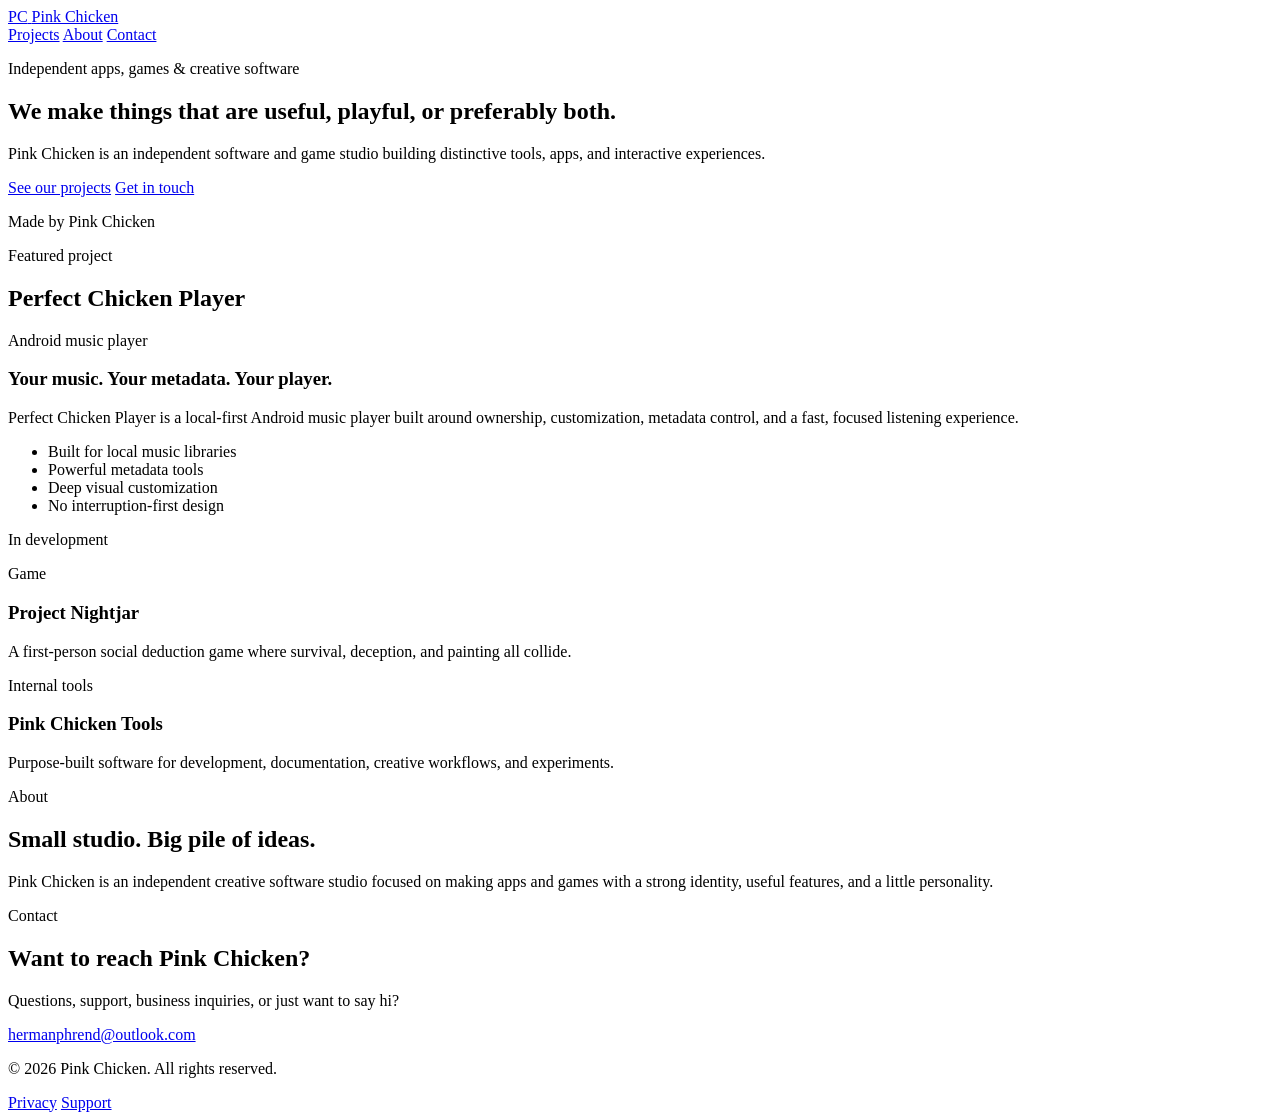
==== index.html @ 7181d6cd "Add initial Pink Chicken homepage" ====
<!doctype html>
<html lang="en">
<head>
  <meta charset="utf-8" />
  <meta name="viewport" content="width=device-width, initial-scale=1" />
  <meta name="description" content="Pink Chicken creates apps, games, and creative software." />
  <title>Pink Chicken</title>
  <link rel="stylesheet" href="styles.css" />
</head>
<body>
  <header class="site-header">
    <a class="brand" href="#top" aria-label="Pink Chicken home">
      <span class="brand-mark" aria-hidden="true">PC</span>
      <span>Pink Chicken</span>
    </a>

    <nav class="nav" aria-label="Primary navigation">
      <a href="#projects">Projects</a>
      <a href="#about">About</a>
      <a href="#contact">Contact</a>
    </nav>
  </header>

  <main id="top">
    <section class="hero">
      <div class="hero-copy">
        <p class="eyebrow">Independent apps, games & creative software</p>
        <h1>We make things that are useful, playful, or preferably both.</h1>
        <p class="hero-text">
          Pink Chicken is an independent software and game studio building distinctive tools,
          apps, and interactive experiences.
        </p>
        <div class="hero-actions">
          <a class="button primary" href="#projects">See our projects</a>
          <a class="button secondary" href="mailto:hermanphrend@outlook.com">Get in touch</a>
        </div>
      </div>

      <div class="hero-card" aria-label="Pink Chicken">
        <div class="chicken-orbit orbit-one"></div>
        <div class="chicken-orbit orbit-two"></div>
        <div class="chicken-badge">
          <span class="chicken-eye eye-left"></span>
          <span class="chicken-eye eye-right"></span>
          <span class="chicken-beak"></span>
        </div>
        <p>Made by Pink Chicken</p>
      </div>
    </section>

    <section class="section" id="projects">
      <div class="section-heading">
        <p class="eyebrow">Featured project</p>
        <h2>Perfect Chicken Player</h2>
      </div>

      <article class="featured-project">
        <div>
          <p class="project-type">Android music player</p>
          <h3>Your music. Your metadata. Your player.</h3>
          <p>
            Perfect Chicken Player is a local-first Android music player built around ownership,
            customization, metadata control, and a fast, focused listening experience.
          </p>
          <ul class="feature-list">
            <li>Built for local music libraries</li>
            <li>Powerful metadata tools</li>
            <li>Deep visual customization</li>
            <li>No interruption-first design</li>
          </ul>
        </div>
        <div class="project-status">
          <span class="status-dot"></span>
          <span>In development</span>
        </div>
      </article>

      <div class="project-grid">
        <article class="project-card">
          <p class="project-type">Game</p>
          <h3>Project Nightjar</h3>
          <p>
            A first-person social deduction game where survival, deception, and painting all collide.
          </p>
        </article>

        <article class="project-card">
          <p class="project-type">Internal tools</p>
          <h3>Pink Chicken Tools</h3>
          <p>
            Purpose-built software for development, documentation, creative workflows, and experiments.
          </p>
        </article>
      </div>
    </section>

    <section class="section about" id="about">
      <div class="section-heading">
        <p class="eyebrow">About</p>
        <h2>Small studio. Big pile of ideas.</h2>
      </div>
      <p>
        Pink Chicken is an independent creative software studio focused on making apps and games
        with a strong identity, useful features, and a little personality.
      </p>
    </section>

    <section class="section contact" id="contact">
      <div>
        <p class="eyebrow">Contact</p>
        <h2>Want to reach Pink Chicken?</h2>
        <p>Questions, support, business inquiries, or just want to say hi?</p>
      </div>
      <a class="button primary" href="mailto:hermanphrend@outlook.com">hermanphrend@outlook.com</a>
    </section>
  </main>

  <footer class="site-footer">
    <p>&copy; 2026 Pink Chicken. All rights reserved.</p>
    <div>
      <a href="privacy.html">Privacy</a>
      <a href="support.html">Support</a>
    </div>
  </footer>
</body>
</html>
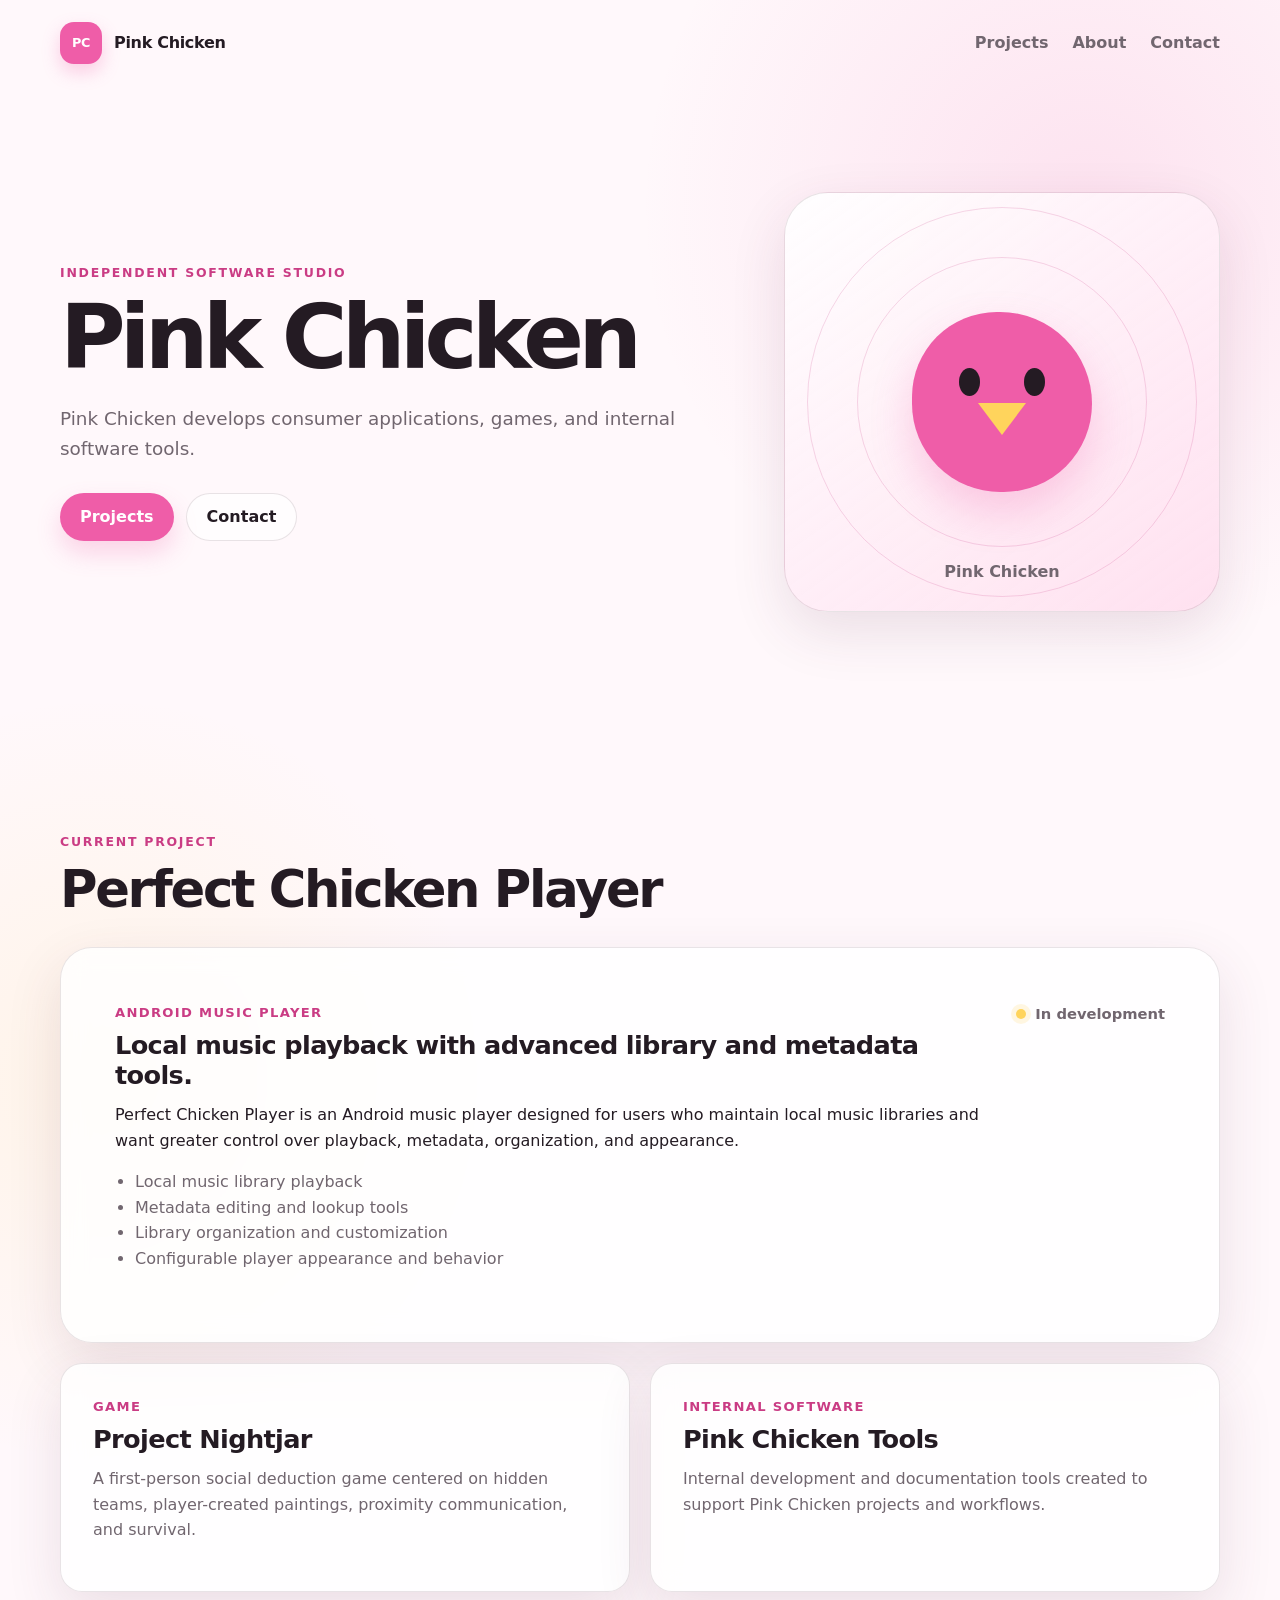
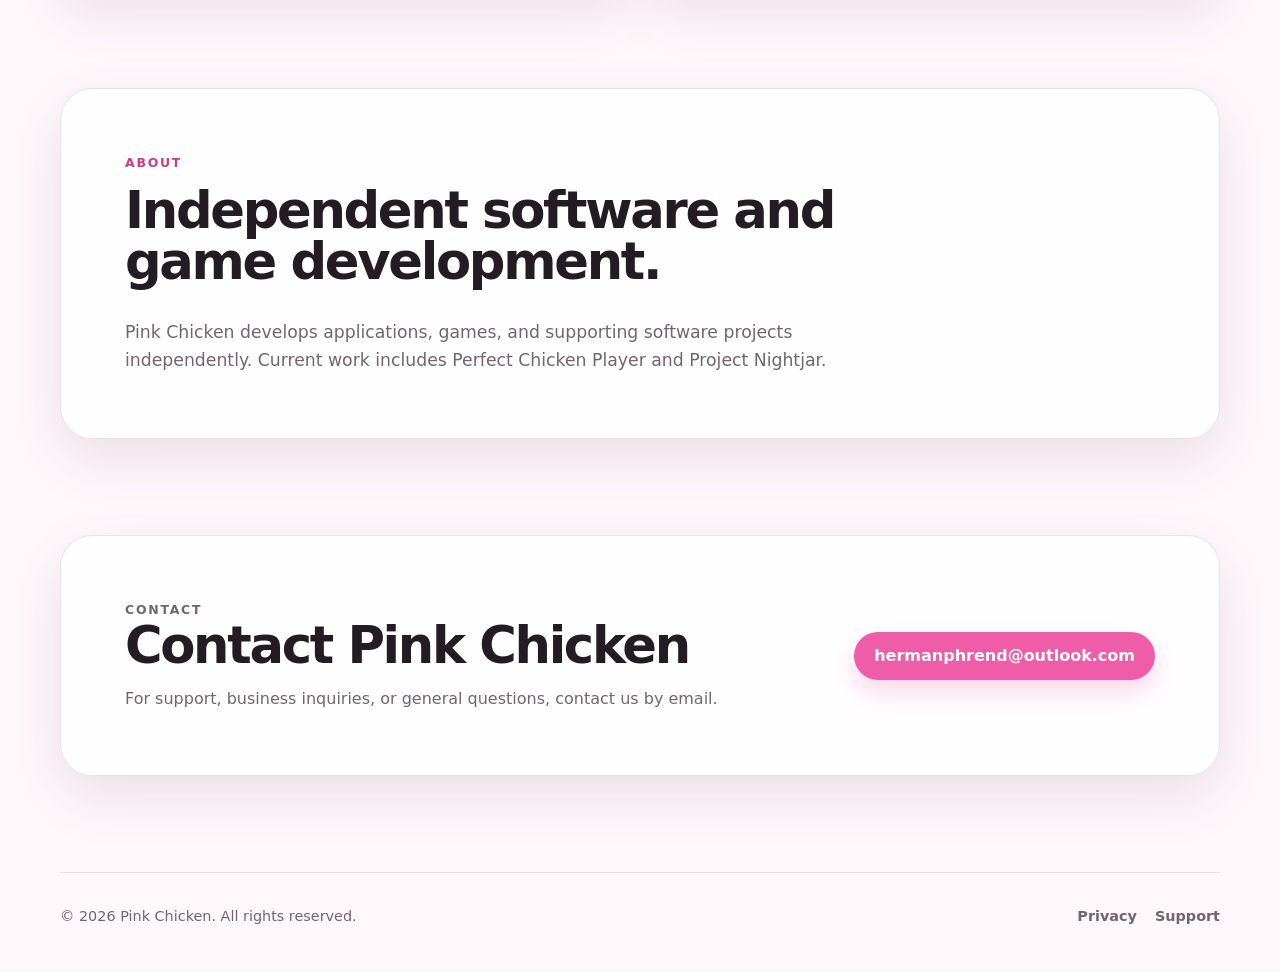
==== commit 920ea3e7: "Refine site copy" ====
--- a/index.html
+++ b/index.html
@@ -3,7 +3,7 @@
 <head>
   <meta charset="utf-8" />
   <meta name="viewport" content="width=device-width, initial-scale=1" />
-  <meta name="description" content="Pink Chicken creates apps, games, and creative software." />
+  <meta name="description" content="Pink Chicken develops software, games, and internal tools." />
   <title>Pink Chicken</title>
   <link rel="stylesheet" href="styles.css" />
 </head>
@@ -24,15 +24,14 @@
   <main id="top">
     <section class="hero">
       <div class="hero-copy">
-        <p class="eyebrow">Independent apps, games & creative software</p>
-        <h1>We make things that are useful, playful, or preferably both.</h1>
+        <p class="eyebrow">Independent software studio</p>
+        <h1>Pink Chicken</h1>
         <p class="hero-text">
-          Pink Chicken is an independent software and game studio building distinctive tools,
-          apps, and interactive experiences.
+          Pink Chicken develops consumer applications, games, and internal software tools.
         </p>
         <div class="hero-actions">
-          <a class="button primary" href="#projects">See our projects</a>
-          <a class="button secondary" href="mailto:hermanphrend@outlook.com">Get in touch</a>
+          <a class="button primary" href="#projects">Projects</a>
+          <a class="button secondary" href="mailto:hermanphrend@outlook.com">Contact</a>
         </div>
       </div>
 
@@ -44,29 +43,30 @@
           <span class="chicken-eye eye-right"></span>
           <span class="chicken-beak"></span>
         </div>
-        <p>Made by Pink Chicken</p>
+        <p>Pink Chicken</p>
       </div>
     </section>
 
     <section class="section" id="projects">
       <div class="section-heading">
-        <p class="eyebrow">Featured project</p>
+        <p class="eyebrow">Current project</p>
         <h2>Perfect Chicken Player</h2>
       </div>
 
       <article class="featured-project">
         <div>
           <p class="project-type">Android music player</p>
-          <h3>Your music. Your metadata. Your player.</h3>
+          <h3>Local music playback with advanced library and metadata tools.</h3>
           <p>
-            Perfect Chicken Player is a local-first Android music player built around ownership,
-            customization, metadata control, and a fast, focused listening experience.
+            Perfect Chicken Player is an Android music player designed for users who maintain
+            local music libraries and want greater control over playback, metadata, organization,
+            and appearance.
           </p>
           <ul class="feature-list">
-            <li>Built for local music libraries</li>
-            <li>Powerful metadata tools</li>
-            <li>Deep visual customization</li>
-            <li>No interruption-first design</li>
+            <li>Local music library playback</li>
+            <li>Metadata editing and lookup tools</li>
+            <li>Library organization and customization</li>
+            <li>Configurable player appearance and behavior</li>
           </ul>
         </div>
         <div class="project-status">
@@ -80,15 +80,16 @@
           <p class="project-type">Game</p>
           <h3>Project Nightjar</h3>
           <p>
-            A first-person social deduction game where survival, deception, and painting all collide.
+            A first-person social deduction game centered on hidden teams, player-created paintings,
+            proximity communication, and survival.
           </p>
         </article>
 
         <article class="project-card">
-          <p class="project-type">Internal tools</p>
+          <p class="project-type">Internal software</p>
           <h3>Pink Chicken Tools</h3>
           <p>
-            Purpose-built software for development, documentation, creative workflows, and experiments.
+            Internal development and documentation tools created to support Pink Chicken projects and workflows.
           </p>
         </article>
       </div>
@@ -97,19 +98,19 @@
     <section class="section about" id="about">
       <div class="section-heading">
         <p class="eyebrow">About</p>
-        <h2>Small studio. Big pile of ideas.</h2>
+        <h2>Independent software and game development.</h2>
       </div>
       <p>
-        Pink Chicken is an independent creative software studio focused on making apps and games
-        with a strong identity, useful features, and a little personality.
+        Pink Chicken develops applications, games, and supporting software projects independently.
+        Current work includes Perfect Chicken Player and Project Nightjar.
       </p>
     </section>
 
     <section class="section contact" id="contact">
       <div>
         <p class="eyebrow">Contact</p>
-        <h2>Want to reach Pink Chicken?</h2>
-        <p>Questions, support, business inquiries, or just want to say hi?</p>
+        <h2>Contact Pink Chicken</h2>
+        <p>For support, business inquiries, or general questions, contact us by email.</p>
       </div>
       <a class="button primary" href="mailto:hermanphrend@outlook.com">hermanphrend@outlook.com</a>
     </section>
--- a/styles.css
+++ b/styles.css
@@ -0,0 +1,432 @@
+:root {
+  --bg: #fff8fb;
+  --surface: rgba(255, 255, 255, 0.82);
+  --surface-solid: #ffffff;
+  --text: #241b23;
+  --muted: #71666f;
+  --pink: #ef5da8;
+  --pink-deep: #ca3c84;
+  --pink-soft: #ffd9eb;
+  --yellow: #ffd45c;
+  --border: rgba(69, 37, 55, 0.12);
+  --shadow: 0 20px 55px rgba(94, 42, 70, 0.12);
+  --radius-lg: 32px;
+  --radius-md: 22px;
+}
+
+* {
+  box-sizing: border-box;
+}
+
+html {
+  scroll-behavior: smooth;
+}
+
+body {
+  margin: 0;
+  min-height: 100vh;
+  font-family: Inter, ui-sans-serif, system-ui, -apple-system, BlinkMacSystemFont, "Segoe UI", sans-serif;
+  color: var(--text);
+  background:
+    radial-gradient(circle at 85% 8%, rgba(239, 93, 168, 0.14), transparent 28rem),
+    radial-gradient(circle at 8% 42%, rgba(255, 212, 92, 0.12), transparent 24rem),
+    var(--bg);
+  line-height: 1.6;
+}
+
+a {
+  color: inherit;
+}
+
+.site-header {
+  width: min(1160px, calc(100% - 40px));
+  margin: 0 auto;
+  min-height: 86px;
+  display: flex;
+  align-items: center;
+  justify-content: space-between;
+  gap: 24px;
+}
+
+.brand {
+  display: inline-flex;
+  align-items: center;
+  gap: 12px;
+  text-decoration: none;
+  font-weight: 800;
+  letter-spacing: -0.02em;
+}
+
+.brand-mark {
+  width: 42px;
+  height: 42px;
+  display: grid;
+  place-items: center;
+  border-radius: 14px;
+  background: var(--pink);
+  color: white;
+  box-shadow: 0 8px 18px rgba(239, 93, 168, 0.28);
+  font-size: 0.8rem;
+}
+
+.nav {
+  display: flex;
+  gap: 24px;
+}
+
+.nav a,
+.site-footer a {
+  text-decoration: none;
+  color: var(--muted);
+  font-weight: 650;
+}
+
+.nav a:hover,
+.site-footer a:hover {
+  color: var(--pink-deep);
+}
+
+main {
+  width: min(1160px, calc(100% - 40px));
+  margin: 0 auto;
+}
+
+.hero {
+  min-height: 650px;
+  display: grid;
+  grid-template-columns: minmax(0, 1.2fr) minmax(320px, 0.8fr);
+  align-items: center;
+  gap: 70px;
+  padding: 72px 0 90px;
+}
+
+.eyebrow {
+  margin: 0 0 12px;
+  color: var(--pink-deep);
+  font-size: 0.78rem;
+  font-weight: 850;
+  letter-spacing: 0.14em;
+  text-transform: uppercase;
+}
+
+h1,
+h2,
+h3,
+p {
+  margin-top: 0;
+}
+
+h1 {
+  max-width: 800px;
+  margin-bottom: 24px;
+  font-size: clamp(3rem, 7vw, 6.6rem);
+  line-height: 0.95;
+  letter-spacing: -0.065em;
+}
+
+h2 {
+  margin-bottom: 14px;
+  font-size: clamp(2.15rem, 4vw, 4rem);
+  line-height: 1;
+  letter-spacing: -0.045em;
+}
+
+h3 {
+  margin-bottom: 12px;
+  font-size: clamp(1.35rem, 2vw, 2rem);
+  line-height: 1.15;
+  letter-spacing: -0.025em;
+}
+
+.hero-text {
+  max-width: 650px;
+  margin-bottom: 30px;
+  color: var(--muted);
+  font-size: 1.15rem;
+}
+
+.hero-actions {
+  display: flex;
+  flex-wrap: wrap;
+  gap: 12px;
+}
+
+.button {
+  min-height: 48px;
+  display: inline-flex;
+  align-items: center;
+  justify-content: center;
+  padding: 0 20px;
+  border-radius: 999px;
+  text-decoration: none;
+  font-weight: 800;
+  transition: transform 150ms ease, box-shadow 150ms ease, background 150ms ease;
+}
+
+.button:hover {
+  transform: translateY(-2px);
+}
+
+.button.primary {
+  background: var(--pink);
+  color: white;
+  box-shadow: 0 12px 24px rgba(239, 93, 168, 0.24);
+}
+
+.button.primary:hover {
+  background: var(--pink-deep);
+}
+
+.button.secondary {
+  border: 1px solid var(--border);
+  background: rgba(255, 255, 255, 0.66);
+}
+
+.hero-card {
+  position: relative;
+  min-height: 420px;
+  border: 1px solid var(--border);
+  border-radius: 44px;
+  background: linear-gradient(145deg, rgba(255, 255, 255, 0.94), rgba(255, 219, 237, 0.78));
+  box-shadow: var(--shadow);
+  overflow: hidden;
+  display: grid;
+  place-items: center;
+}
+
+.hero-card > p {
+  position: absolute;
+  bottom: 26px;
+  margin: 0;
+  color: var(--muted);
+  font-weight: 750;
+}
+
+.chicken-badge {
+  width: 180px;
+  height: 180px;
+  position: relative;
+  border-radius: 48% 52% 50% 50%;
+  background: var(--pink);
+  box-shadow: 0 20px 40px rgba(239, 93, 168, 0.25);
+  z-index: 2;
+}
+
+.chicken-eye {
+  width: 21px;
+  height: 28px;
+  position: absolute;
+  top: 56px;
+  border-radius: 50%;
+  background: var(--text);
+}
+
+.eye-left {
+  left: 47px;
+}
+
+.eye-right {
+  right: 47px;
+}
+
+.chicken-beak {
+  width: 0;
+  height: 0;
+  position: absolute;
+  left: 50%;
+  top: 91px;
+  transform: translateX(-50%);
+  border-left: 24px solid transparent;
+  border-right: 24px solid transparent;
+  border-top: 32px solid var(--yellow);
+}
+
+.chicken-orbit {
+  position: absolute;
+  border: 1px solid rgba(202, 60, 132, 0.19);
+  border-radius: 50%;
+}
+
+.orbit-one {
+  width: 290px;
+  height: 290px;
+}
+
+.orbit-two {
+  width: 390px;
+  height: 390px;
+}
+
+.section {
+  padding: 96px 0;
+}
+
+.section-heading {
+  max-width: 760px;
+  margin-bottom: 32px;
+}
+
+.featured-project,
+.project-card,
+.about,
+.contact {
+  border: 1px solid var(--border);
+  background: var(--surface);
+  box-shadow: var(--shadow);
+  backdrop-filter: blur(12px);
+}
+
+.featured-project {
+  border-radius: var(--radius-lg);
+  padding: clamp(26px, 5vw, 54px);
+  display: grid;
+  grid-template-columns: 1fr auto;
+  gap: 32px;
+  align-items: start;
+}
+
+.project-type {
+  margin-bottom: 8px;
+  color: var(--pink-deep);
+  font-size: 0.82rem;
+  font-weight: 850;
+  text-transform: uppercase;
+  letter-spacing: 0.1em;
+}
+
+.feature-list {
+  padding-left: 20px;
+  color: var(--muted);
+}
+
+.project-status {
+  display: flex;
+  align-items: center;
+  gap: 9px;
+  color: var(--muted);
+  white-space: nowrap;
+  font-size: 0.92rem;
+  font-weight: 750;
+}
+
+.status-dot {
+  width: 10px;
+  height: 10px;
+  border-radius: 999px;
+  background: var(--yellow);
+  box-shadow: 0 0 0 5px rgba(255, 212, 92, 0.18);
+}
+
+.project-grid {
+  display: grid;
+  grid-template-columns: repeat(2, minmax(0, 1fr));
+  gap: 20px;
+  margin-top: 20px;
+}
+
+.project-card {
+  min-height: 220px;
+  padding: 32px;
+  border-radius: var(--radius-md);
+}
+
+.project-card p:last-child,
+.about > p,
+.contact p {
+  color: var(--muted);
+}
+
+.about {
+  padding: clamp(30px, 6vw, 64px);
+  border-radius: var(--radius-lg);
+}
+
+.about > p {
+  max-width: 760px;
+  margin-bottom: 0;
+  font-size: 1.08rem;
+}
+
+.contact {
+  margin: 96px 0;
+  padding: clamp(30px, 6vw, 64px);
+  border-radius: var(--radius-lg);
+  display: flex;
+  align-items: center;
+  justify-content: space-between;
+  gap: 32px;
+}
+
+.contact h2 {
+  font-size: clamp(2rem, 4vw, 3.4rem);
+}
+
+.contact p {
+  margin-bottom: 0;
+}
+
+.site-footer {
+  width: min(1160px, calc(100% - 40px));
+  margin: 0 auto;
+  padding: 32px 0 44px;
+  border-top: 1px solid var(--border);
+  display: flex;
+  justify-content: space-between;
+  gap: 24px;
+  color: var(--muted);
+  font-size: 0.9rem;
+}
+
+.site-footer p {
+  margin: 0;
+}
+
+.site-footer div {
+  display: flex;
+  gap: 18px;
+}
+
+@media (max-width: 820px) {
+  .site-header {
+    min-height: 74px;
+  }
+
+  .nav {
+    display: none;
+  }
+
+  .hero {
+    min-height: auto;
+    grid-template-columns: 1fr;
+    gap: 36px;
+    padding: 70px 0;
+  }
+
+  .hero-card {
+    min-height: 330px;
+  }
+
+  .featured-project {
+    grid-template-columns: 1fr;
+  }
+
+  .project-grid {
+    grid-template-columns: 1fr;
+  }
+
+  .contact,
+  .site-footer {
+    align-items: flex-start;
+    flex-direction: column;
+  }
+}
+
+@media (prefers-reduced-motion: reduce) {
+  html {
+    scroll-behavior: auto;
+  }
+
+  .button {
+    transition: none;
+  }
+}
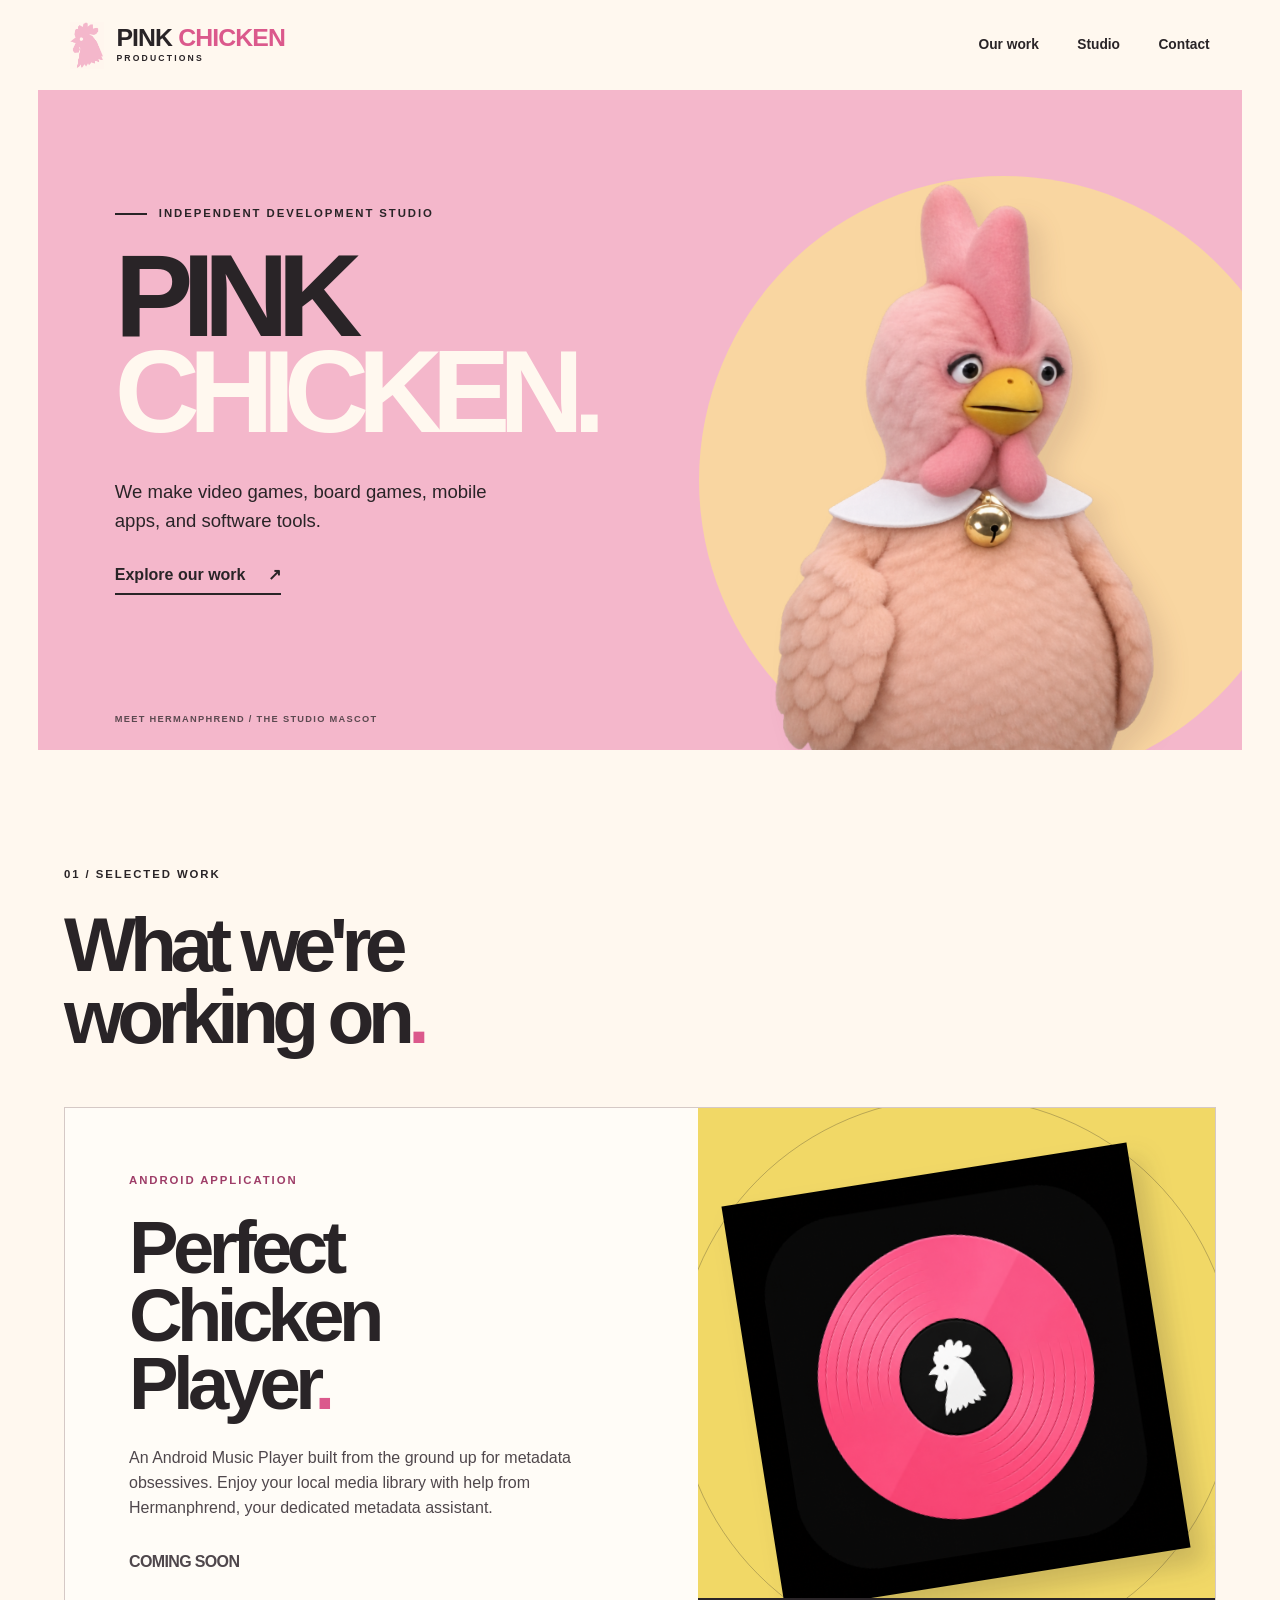
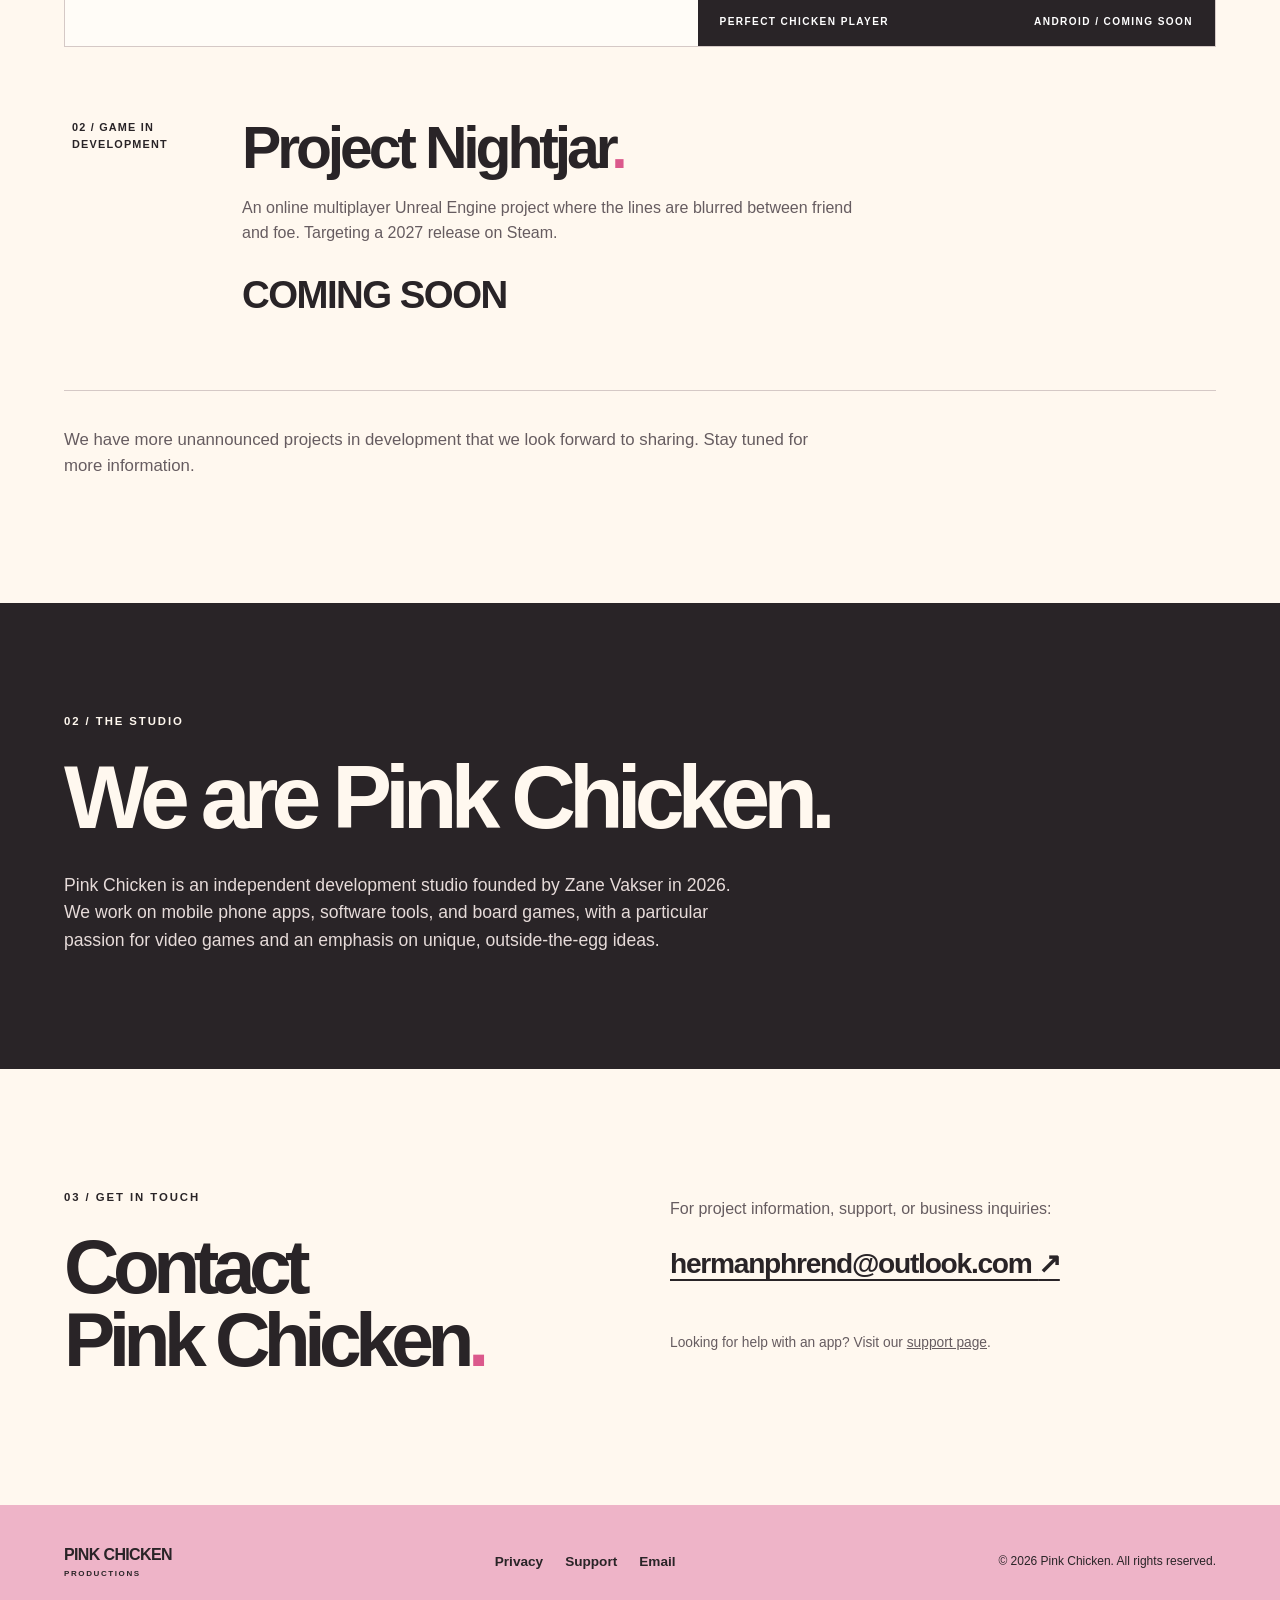
==== commit 139c4220: "Redesign Pink Chicken website with Hermanphrend branding" ====
--- a/index.html
+++ b/index.html
@@ -1,127 +1,66 @@
 <!doctype html>
 <html lang="en">
 <head>
-  <meta charset="utf-8" />
-  <meta name="viewport" content="width=device-width, initial-scale=1" />
-  <meta name="description" content="Pink Chicken develops software, games, and internal tools." />
-  <title>Pink Chicken</title>
-  <link rel="stylesheet" href="styles.css" />
+  <meta charset="utf-8">
+  <meta name="viewport" content="width=device-width, initial-scale=1">
+  <meta name="description" content="Pink Chicken is an independent development studio creating applications, games, and software tools.">
+  <meta name="theme-color" content="#fff8ef">
+  <title>Pink Chicken — Independent Development Studio</title>
+  <link rel="icon" type="image/png" sizes="32x32" href="assets/favicon-32.png">
+  <link rel="icon" type="image/png" sizes="192x192" href="assets/favicon-192.png">
+  <link rel="apple-touch-icon" href="assets/favicon-180.png">
+  <link rel="stylesheet" href="styles.css">
 </head>
 <body>
+  <a class="skip-link" href="#main">Skip to content</a>
   <header class="site-header">
-    <a class="brand" href="#top" aria-label="Pink Chicken home">
-      <span class="brand-mark" aria-hidden="true">PC</span>
-      <span>Pink Chicken</span>
-    </a>
-
-    <nav class="nav" aria-label="Primary navigation">
-      <a href="#projects">Projects</a>
-      <a href="#about">About</a>
+    <a class="brand" href="index.html" aria-label="Pink Chicken home"><span class="brand-icon" aria-hidden="true"></span><span class="brand-lettering"><span class="brand-name">PINK <span>CHICKEN</span></span><span class="brand-subtitle">PRODUCTIONS</span></span></a>
+    <nav class="nav" aria-label="Main navigation">
+      <a href="#work">Our work</a>
+      <a href="#studio">Studio</a>
       <a href="#contact">Contact</a>
     </nav>
   </header>
-
-  <main id="top">
-    <section class="hero">
-      <div class="hero-copy">
-        <p class="eyebrow">Independent software studio</p>
-        <h1>Pink Chicken</h1>
-        <p class="hero-text">
-          Pink Chicken develops consumer applications, games, and internal software tools.
-        </p>
-        <div class="hero-actions">
-          <a class="button primary" href="#projects">Projects</a>
-          <a class="button secondary" href="mailto:hermanphrend@outlook.com">Contact</a>
+  <main id="main">
+    <section class="hero" aria-labelledby="hero-title">
+      <div class="hero-shell">
+        <div class="hero-content">
+          <p class="overline"><span class="line"></span> Independent development studio</p>
+          <h1 id="hero-title">PINK<br><em>CHICKEN.</em></h1>
+          <p class="hero-description">We make video games, board games, mobile apps, and software tools.</p>
+          <a class="text-link" href="#work">Explore our work <span aria-hidden="true">↗</span></a>
         </div>
-      </div>
-
-      <div class="hero-card" aria-label="Pink Chicken">
-        <div class="chicken-orbit orbit-one"></div>
-        <div class="chicken-orbit orbit-two"></div>
-        <div class="chicken-badge">
-          <span class="chicken-eye eye-left"></span>
-          <span class="chicken-eye eye-right"></span>
-          <span class="chicken-beak"></span>
-        </div>
-        <p>Pink Chicken</p>
+        <div class="hero-art"><div class="art-circle" aria-hidden="true"></div><img src="assets/hermanphrend.png" alt="Hermanphrend, the Pink Chicken mascot, a fuzzy pink chicken with a yellow beak and gold bell" width="1090" height="1443" fetchpriority="high"></div>
+        <span class="hero-caption" aria-hidden="true">MEET HERMANPHREND / THE STUDIO MASCOT</span>
       </div>
     </section>
 
-    <section class="section" id="projects">
-      <div class="section-heading">
-        <p class="eyebrow">Current project</p>
-        <h2>Perfect Chicken Player</h2>
-      </div>
+    <section class="work section-wrap" id="work" aria-labelledby="work-title">
+      <div class="section-intro"><div><p class="overline">01 / Selected work</p><h2 id="work-title">What we're<br>working on<span class="period">.</span></h2></div></div>
 
-      <article class="featured-project">
-        <div>
-          <p class="project-type">Android music player</p>
-          <h3>Local music playback with advanced library and metadata tools.</h3>
-          <p>
-            Perfect Chicken Player is an Android music player designed for users who maintain
-            local music libraries and want greater control over playback, metadata, organization,
-            and appearance.
-          </p>
-          <ul class="feature-list">
-            <li>Local music library playback</li>
-            <li>Metadata editing and lookup tools</li>
-            <li>Library organization and customization</li>
-            <li>Configurable player appearance and behavior</li>
-          </ul>
+      <article class="featured-project" aria-labelledby="pcp-title">
+        <div class="featured-copy">
+          <p class="overline">Android application</p>
+          <h3 id="pcp-title">Perfect<br>Chicken<br>Player<span class="period">.</span></h3>
+          <p>An Android Music Player built from the ground up for metadata obsessives. Enjoy your local media library with help from Hermanphrend, your dedicated metadata assistant.</p>
+          <p class="coming-soon">Coming Soon</p>
         </div>
-        <div class="project-status">
-          <span class="status-dot"></span>
-          <span>In development</span>
+        <div class="player-visual" aria-label="Graphic representing local music playback">
+          <img class="player-app-art" src="assets/perfect-chicken-player.png" width="1254" height="1254" alt="Perfect Chicken Player app logo with a bright pink vinyl record and chicken emblem" loading="lazy">
+          <div class="player-ticker"><span>PERFECT CHICKEN PLAYER</span><span>ANDROID / COMING SOON</span></div>
         </div>
       </article>
 
-      <div class="project-grid">
-        <article class="project-card">
-          <p class="project-type">Game</p>
-          <h3>Project Nightjar</h3>
-          <p>
-            A first-person social deduction game centered on hidden teams, player-created paintings,
-            proximity communication, and survival.
-          </p>
-        </article>
-
-        <article class="project-card">
-          <p class="project-type">Internal software</p>
-          <h3>Pink Chicken Tools</h3>
-          <p>
-            Internal development and documentation tools created to support Pink Chicken projects and workflows.
-          </p>
-        </article>
-      </div>
+      <article class="nightjar-project" aria-labelledby="nightjar-title">
+        <div class="nightjar-number">02 / GAME IN DEVELOPMENT</div>
+        <div><h3 id="nightjar-title">Project Nightjar<span class="period">.</span></h3><p>An online multiplayer Unreal Engine project where the lines are blurred between friend and foe. Targeting a 2027 release on Steam.</p><p class="coming-soon nightjar-soon">Coming Soon</p></div>
+      </article>
+      <p class="future-projects">We have more unannounced projects in development that we look forward to sharing. Stay tuned for more information.</p>
     </section>
 
-    <section class="section about" id="about">
-      <div class="section-heading">
-        <p class="eyebrow">About</p>
-        <h2>Independent software and game development.</h2>
-      </div>
-      <p>
-        Pink Chicken develops applications, games, and supporting software projects independently.
-        Current work includes Perfect Chicken Player and Project Nightjar.
-      </p>
-    </section>
-
-    <section class="section contact" id="contact">
-      <div>
-        <p class="eyebrow">Contact</p>
-        <h2>Contact Pink Chicken</h2>
-        <p>For support, business inquiries, or general questions, contact us by email.</p>
-      </div>
-      <a class="button primary" href="mailto:hermanphrend@outlook.com">hermanphrend@outlook.com</a>
-    </section>
+    <section class="studio" id="studio" aria-labelledby="studio-title"><div class="section-wrap studio-inner"><p class="overline">02 / The studio</p><h2 id="studio-title">We are Pink Chicken.</h2><p>Pink Chicken is an independent development studio founded by Zane Vakser in 2026. We work on mobile phone apps, software tools, and board games, with a particular passion for video games and an emphasis on unique, outside-the-egg ideas.</p></div></section>
+    <section class="contact-section section-wrap" id="contact" aria-labelledby="contact-title"><div><p class="overline">03 / Get in touch</p><h2 id="contact-title">Contact<br>Pink Chicken<span class="period">.</span></h2></div><div class="contact-info"><p>For project information, support, or business inquiries:</p><a href="mailto:hermanphrend@outlook.com">hermanphrend@outlook.com <span aria-hidden="true">↗</span></a><p class="contact-small">Looking for help with an app? Visit our <a href="support.html">support page</a>.</p></div></section>
   </main>
-
-  <footer class="site-footer">
-    <p>&copy; 2026 Pink Chicken. All rights reserved.</p>
-    <div>
-      <a href="privacy.html">Privacy</a>
-      <a href="support.html">Support</a>
-    </div>
-  </footer>
+  <footer class="site-footer"><div class="footer-inner"><span class="footer-logo">PINK CHICKEN <small>PRODUCTIONS</small></span><div class="footer-links"><a href="privacy.html">Privacy</a><a href="support.html">Support</a><a href="mailto:hermanphrend@outlook.com">Email</a></div><small>© 2026 Pink Chicken. All rights reserved.</small></div></footer>
 </body>
 </html>
--- a/styles.css
+++ b/styles.css
@@ -1,432 +1,44 @@
-:root {
-  --bg: #fff8fb;
-  --surface: rgba(255, 255, 255, 0.82);
-  --surface-solid: #ffffff;
-  --text: #241b23;
-  --muted: #71666f;
-  --pink: #ef5da8;
-  --pink-deep: #ca3c84;
-  --pink-soft: #ffd9eb;
-  --yellow: #ffd45c;
-  --border: rgba(69, 37, 55, 0.12);
-  --shadow: 0 20px 55px rgba(94, 42, 70, 0.12);
-  --radius-lg: 32px;
-  --radius-md: 22px;
-}
+:root{--cream:#fff8ef;--paper:#fffcf7;--pink:#f4b7cb;--hotpink:#db598c;--yellow:#f7d263;--ink:#292427;--muted:#665c60;--line:#d5c9c6}
+*,*::before,*::after{box-sizing:border-box}
+html{scroll-behavior:smooth}
+body{margin:0;background:var(--cream);color:var(--ink);font-family:Arial,Helvetica,sans-serif;line-height:1.55}
+a{color:inherit}a:focus-visible{outline:3px solid var(--hotpink);outline-offset:5px}
+.skip-link{position:absolute;top:-60px;left:12px;padding:12px;background:white;z-index:50}.skip-link:focus{top:12px}
+.site-header{max-width:1440px;min-height:90px;margin:auto;padding:0 clamp(22px,5.5vw,84px);display:flex;align-items:center;justify-content:space-between;gap:24px;background:var(--cream)}
+.brand{text-decoration:none;display:flex;flex-direction:column;line-height:.92;letter-spacing:-.055em;font-weight:900}.brand-name{font-size:clamp(1.15rem,2vw,1.55rem)}.brand-name span{color:var(--hotpink)}.brand-subtitle{margin-top:6px;font-weight:700;letter-spacing:.25em;font-size:.54rem}
+.nav{display:flex;gap:clamp(18px,3vw,44px)}.nav a{text-decoration:none;font-weight:700;font-size:.86rem}.nav a:hover,.footer-links a:hover{color:var(--hotpink)}
+.hero{padding:0 clamp(15px,3vw,38px)}.hero-shell{max-width:1440px;margin:auto;position:relative;min-height:660px;overflow:hidden;background:var(--pink);display:grid;grid-template-columns:54% 46%}
+.hero-content{padding:clamp(70px,9vw,145px) 0 84px clamp(30px,6vw,100px);z-index:2}.overline{text-transform:uppercase;font-size:.71rem;font-weight:800;letter-spacing:.17em;margin:0 0 24px}.hero .overline{display:flex;align-items:center;gap:12px}.line{width:32px;height:2px;background:var(--ink);display:inline-block}
+h1,h2,h3,p{margin-top:0}.hero h1{font-family:Arial Black,Arial,Helvetica,sans-serif;font-size:clamp(4.4rem,9.2vw,10rem);font-weight:900;line-height:.82;letter-spacing:-.095em;margin:0 0 38px}.hero h1 em{font-style:normal;color:var(--cream)}
+.hero-description{font-size:clamp(1rem,1.45vw,1.22rem);line-height:1.55;max-width:410px;margin:0 0 28px}.text-link{font-weight:800;text-decoration:none;padding-bottom:5px;border-bottom:2px solid var(--ink);display:inline-flex;gap:22px}.text-link:hover{color:#8b214e}
+.hero-art{position:relative;min-height:660px;align-self:stretch}.art-circle{position:absolute;aspect-ratio:1;width:110%;max-width:680px;border-radius:50%;background:#f9d6a1;left:2%;top:13%}.hero-art img{position:absolute;max-width:none;width:min(95%,610px);height:auto;bottom:-38px;left:7%;filter:drop-shadow(15px 12px 11px rgba(71,35,51,.11))}.hero-caption{position:absolute;bottom:24px;left:clamp(30px,6vw,100px);font-size:.58rem;letter-spacing:.14em;font-weight:800;opacity:.75}
+.section-wrap{max-width:1280px;margin:auto;padding-left:clamp(22px,5vw,72px);padding-right:clamp(22px,5vw,72px)}.work{padding-top:116px;padding-bottom:124px}.section-intro{display:flex;justify-content:space-between;gap:50px;align-items:end;margin-bottom:55px}.section-intro h2,.contact-section h2{font-family:Arial Black,Arial,sans-serif;font-size:clamp(3.2rem,6vw,6.7rem);letter-spacing:-.085em;line-height:.94;margin:0}.period{color:var(--hotpink)}.section-intro>p{max-width:260px;margin:0 0 8px;color:var(--muted)}
+.featured-project{display:grid;grid-template-columns:55% 45%;background:var(--paper);border:1px solid var(--line);min-height:540px}.featured-copy{padding:clamp(28px,5vw,65px)}.featured-copy .overline{color:#9e3d68}.sep{color:var(--line);padding:0 8px}.featured-copy h3{font-family:Arial Black,Arial,sans-serif;font-size:clamp(3.2rem,5.8vw,6.1rem);line-height:.92;letter-spacing:-.075em;margin:0 0 28px}.featured-copy>p:not(.overline):not(.project-state){max-width:490px;color:#4f474c;font-size:1rem}.project-details{display:flex;flex-wrap:wrap;gap:8px;margin:26px 0 35px}.project-details span{border:1px solid #cabfc0;padding:7px 10px;font-size:.69rem;font-weight:700;text-transform:uppercase;letter-spacing:.055em}.project-state{text-transform:uppercase;font-size:.69rem;font-weight:800;letter-spacing:.15em;margin:0}.project-state::before{content:'';display:inline-block;width:8px;height:8px;background:var(--hotpink);border-radius:50%;margin-right:11px}
+.player-visual{background:#f1d866;min-height:500px;position:relative;overflow:hidden;display:grid;place-items:center}.player-visual::before{content:'';position:absolute;border:1px solid rgba(41,36,39,.28);width:560px;height:560px;border-radius:50%;top:50%;left:50%;transform:translate(-50%,-50%)}.player-record{position:relative;width:min(73%,340px);aspect-ratio:1;background:repeating-radial-gradient(circle at center,#232125 0 2px,#343137 3px 5px,#1c1b1d 6px 9px);border:9px solid #262326;border-radius:50%;box-shadow:20px 24px 0 rgba(41,36,39,.16);display:grid;place-items:center;transform:rotate(-13deg)}.record-label{width:37%;height:37%;border-radius:50%;background:#f6adc5;display:flex;justify-content:center;align-items:center;flex-direction:column;border:4px solid #222}.record-label span{font-size:clamp(1.5rem,4vw,2.8rem);font-weight:900;letter-spacing:-.08em}.record-label small{font-size:.42rem;letter-spacing:.08em;font-weight:bold}.player-ticker{position:absolute;bottom:0;left:0;right:0;display:flex;justify-content:space-between;gap:12px;background:var(--ink);color:#fff;padding:16px 22px;font-size:.63rem;letter-spacing:.14em;font-weight:800}
+.nightjar-project{display:grid;grid-template-columns:130px 1fr 140px;align-items:center;gap:40px;border-bottom:1px solid var(--line);padding:72px 8px}.nightjar-number{align-self:start;font-size:.68rem;letter-spacing:.11em;font-weight:800}.nightjar-project h3{font-size:clamp(2.5rem,4.6vw,5rem);font-family:Arial Black,Arial,sans-serif;letter-spacing:-.07em;line-height:1;margin:0 0 18px}.nightjar-project p{max-width:630px;color:var(--muted);margin:0}.nightjar-mark{display:grid;place-items:center;height:130px;width:130px;background:var(--ink);color:var(--yellow);font-family:Georgia,serif;font-style:italic;font-size:6rem;line-height:1}
+.studio{background:var(--ink);color:var(--cream)}.studio-inner{padding-top:110px;padding-bottom:115px}.studio h2{max-width:900px;font-size:clamp(3.4rem,7vw,7.5rem);line-height:.98;letter-spacing:-.078em;margin:0 0 30px}.studio p:last-child{max-width:670px;font-size:1.1rem;color:#e6dbd9;margin:0}
+.contact-section{display:grid;grid-template-columns:1fr 1fr;gap:60px;align-items:end;padding-top:120px;padding-bottom:130px}.contact-info{padding-bottom:8px}.contact-info>p:first-child{color:var(--muted);margin-bottom:20px}.contact-info>a{font-size:clamp(1.15rem,2.2vw,2rem);font-weight:800;letter-spacing:-.045em;text-decoration-thickness:2px;text-underline-offset:6px;overflow-wrap:anywhere}.contact-small{font-size:.86rem;margin-top:46px;color:var(--muted)}
+.site-footer{background:#eeb4c8}.footer-inner{max-width:1280px;margin:auto;padding:38px clamp(22px,5vw,72px);display:flex;align-items:center;justify-content:space-between;gap:28px}.footer-logo{font-weight:900;letter-spacing:-.04em}.footer-logo small{display:block;font-size:.5rem;letter-spacing:.2em}.footer-links{display:flex;gap:22px}.footer-links a{font-size:.85rem;font-weight:700;text-decoration:none}.footer-inner>small{font-size:.75rem}
+/* Existing support and privacy pages continue using the shared stylesheet. */
+.section{max-width:920px;margin:5vh auto;min-height:55vh;padding:90px 28px}.section h1{font-family:Arial Black,Arial,sans-serif;letter-spacing:-.07em;line-height:1}.eyebrow{font-size:.75rem;text-transform:uppercase;letter-spacing:.15em;font-weight:800;color:#a73e72}.hero-text{font-size:1.15rem;max-width:600px;color:var(--muted)}.hero-actions{display:flex;gap:16px;flex-wrap:wrap}.button{padding:12px 18px;display:inline-flex;min-height:46px;align-items:center;text-decoration:none;font-weight:800;border:2px solid var(--ink)}.button.primary{background:var(--ink);color:#fff}.button.secondary{background:transparent}
+@media(max-width:900px){.hero-shell{min-height:550px}.hero-art{min-height:550px}.hero-art img{width:110%;left:-2%}.hero-content{padding-top:105px}.hero h1{font-size:clamp(4.1rem,10vw,7rem)}.nightjar-project{grid-template-columns:1fr 100px;gap:20px}.nightjar-number{grid-column:1/-1}.nightjar-mark{height:100px;width:100px;font-size:4rem}.footer-inner{flex-wrap:wrap}}
+@media(max-width:650px){.site-header{min-height:78px;padding:0 20px}.nav{gap:16px}.nav a{font-size:.75rem}.hero{padding:0 10px}.hero-shell{display:flex;flex-direction:column;min-height:0}.hero-content{padding:65px 24px 14px}.hero .overline{font-size:.6rem}.hero h1{font-size:clamp(3.85rem,15vw,6.5rem);margin-bottom:22px}.hero-description{max-width:330px;font-size:1rem}.hero-art{height:385px;min-height:385px;width:100%}.art-circle{width:82%;left:9%;top:0}.hero-art img{width:68%;left:18%;bottom:-100px}.hero-caption{display:none}.work{padding-top:76px;padding-bottom:74px}.section-intro{display:block;margin-bottom:30px}.section-intro>p{margin-top:24px;max-width:100%}.featured-project{display:flex;flex-direction:column}.featured-copy{padding:34px 25px}.featured-copy h3{font-size:clamp(3.5rem,13vw,5.6rem)}.player-visual{width:100%;min-height:340px}.player-record{width:215px}.player-ticker{font-size:.5rem;padding:14px}.nightjar-project{padding:50px 0;grid-template-columns:1fr}.nightjar-mark{display:none}.studio-inner{padding-top:75px;padding-bottom:80px}.studio h2{font-size:3.6rem}.contact-section{grid-template-columns:1fr;gap:35px;padding-top:80px;padding-bottom:90px}.contact-small{margin-top:24px}.footer-inner{align-items:flex-start;flex-direction:column;gap:20px}.section{margin:0 auto;padding:65px 25px}}
+@media(max-width:380px){.nav{gap:11px}.nav a{font-size:.7rem}.brand-name{font-size:1rem}.hero h1{font-size:3.5rem}}
+@media(prefers-reduced-motion:reduce){html{scroll-behavior:auto}}
+/* Keep the entire head and comb visible in both hero layouts. */
+@media(min-width:651px){.hero-art img{width:min(82%,500px);left:8%;bottom:-34px}}
+@media(max-width:650px){.hero-art{height:460px;min-height:460px}.art-circle{width:95%;left:2.5%;top:4%}.hero-art img{width:87%;left:7%;bottom:-15px}}
 
-* {
-  box-sizing: border-box;
-}
-
-html {
-  scroll-behavior: smooth;
-}
-
-body {
-  margin: 0;
-  min-height: 100vh;
-  font-family: Inter, ui-sans-serif, system-ui, -apple-system, BlinkMacSystemFont, "Segoe UI", sans-serif;
-  color: var(--text);
-  background:
-    radial-gradient(circle at 85% 8%, rgba(239, 93, 168, 0.14), transparent 28rem),
-    radial-gradient(circle at 8% 42%, rgba(255, 212, 92, 0.12), transparent 24rem),
-    var(--bg);
-  line-height: 1.6;
-}
-
-a {
-  color: inherit;
-}
-
-.site-header {
-  width: min(1160px, calc(100% - 40px));
-  margin: 0 auto;
-  min-height: 86px;
-  display: flex;
-  align-items: center;
-  justify-content: space-between;
-  gap: 24px;
-}
-
-.brand {
-  display: inline-flex;
-  align-items: center;
-  gap: 12px;
-  text-decoration: none;
-  font-weight: 800;
-  letter-spacing: -0.02em;
-}
-
-.brand-mark {
-  width: 42px;
-  height: 42px;
-  display: grid;
-  place-items: center;
-  border-radius: 14px;
-  background: var(--pink);
-  color: white;
-  box-shadow: 0 8px 18px rgba(239, 93, 168, 0.28);
-  font-size: 0.8rem;
-}
-
-.nav {
-  display: flex;
-  gap: 24px;
-}
-
-.nav a,
-.site-footer a {
-  text-decoration: none;
-  color: var(--muted);
-  font-weight: 650;
-}
-
-.nav a:hover,
-.site-footer a:hover {
-  color: var(--pink-deep);
-}
-
-main {
-  width: min(1160px, calc(100% - 40px));
-  margin: 0 auto;
-}
-
-.hero {
-  min-height: 650px;
-  display: grid;
-  grid-template-columns: minmax(0, 1.2fr) minmax(320px, 0.8fr);
-  align-items: center;
-  gap: 70px;
-  padding: 72px 0 90px;
-}
-
-.eyebrow {
-  margin: 0 0 12px;
-  color: var(--pink-deep);
-  font-size: 0.78rem;
-  font-weight: 850;
-  letter-spacing: 0.14em;
-  text-transform: uppercase;
-}
-
-h1,
-h2,
-h3,
-p {
-  margin-top: 0;
-}
-
-h1 {
-  max-width: 800px;
-  margin-bottom: 24px;
-  font-size: clamp(3rem, 7vw, 6.6rem);
-  line-height: 0.95;
-  letter-spacing: -0.065em;
-}
-
-h2 {
-  margin-bottom: 14px;
-  font-size: clamp(2.15rem, 4vw, 4rem);
-  line-height: 1;
-  letter-spacing: -0.045em;
-}
-
-h3 {
-  margin-bottom: 12px;
-  font-size: clamp(1.35rem, 2vw, 2rem);
-  line-height: 1.15;
-  letter-spacing: -0.025em;
-}
-
-.hero-text {
-  max-width: 650px;
-  margin-bottom: 30px;
-  color: var(--muted);
-  font-size: 1.15rem;
-}
-
-.hero-actions {
-  display: flex;
-  flex-wrap: wrap;
-  gap: 12px;
-}
-
-.button {
-  min-height: 48px;
-  display: inline-flex;
-  align-items: center;
-  justify-content: center;
-  padding: 0 20px;
-  border-radius: 999px;
-  text-decoration: none;
-  font-weight: 800;
-  transition: transform 150ms ease, box-shadow 150ms ease, background 150ms ease;
-}
-
-.button:hover {
-  transform: translateY(-2px);
-}
-
-.button.primary {
-  background: var(--pink);
-  color: white;
-  box-shadow: 0 12px 24px rgba(239, 93, 168, 0.24);
-}
-
-.button.primary:hover {
-  background: var(--pink-deep);
-}
-
-.button.secondary {
-  border: 1px solid var(--border);
-  background: rgba(255, 255, 255, 0.66);
-}
-
-.hero-card {
-  position: relative;
-  min-height: 420px;
-  border: 1px solid var(--border);
-  border-radius: 44px;
-  background: linear-gradient(145deg, rgba(255, 255, 255, 0.94), rgba(255, 219, 237, 0.78));
-  box-shadow: var(--shadow);
-  overflow: hidden;
-  display: grid;
-  place-items: center;
-}
-
-.hero-card > p {
-  position: absolute;
-  bottom: 26px;
-  margin: 0;
-  color: var(--muted);
-  font-weight: 750;
-}
-
-.chicken-badge {
-  width: 180px;
-  height: 180px;
-  position: relative;
-  border-radius: 48% 52% 50% 50%;
-  background: var(--pink);
-  box-shadow: 0 20px 40px rgba(239, 93, 168, 0.25);
-  z-index: 2;
-}
-
-.chicken-eye {
-  width: 21px;
-  height: 28px;
-  position: absolute;
-  top: 56px;
-  border-radius: 50%;
-  background: var(--text);
-}
-
-.eye-left {
-  left: 47px;
-}
-
-.eye-right {
-  right: 47px;
-}
-
-.chicken-beak {
-  width: 0;
-  height: 0;
-  position: absolute;
-  left: 50%;
-  top: 91px;
-  transform: translateX(-50%);
-  border-left: 24px solid transparent;
-  border-right: 24px solid transparent;
-  border-top: 32px solid var(--yellow);
-}
-
-.chicken-orbit {
-  position: absolute;
-  border: 1px solid rgba(202, 60, 132, 0.19);
-  border-radius: 50%;
-}
-
-.orbit-one {
-  width: 290px;
-  height: 290px;
-}
-
-.orbit-two {
-  width: 390px;
-  height: 390px;
-}
-
-.section {
-  padding: 96px 0;
-}
-
-.section-heading {
-  max-width: 760px;
-  margin-bottom: 32px;
-}
-
-.featured-project,
-.project-card,
-.about,
-.contact {
-  border: 1px solid var(--border);
-  background: var(--surface);
-  box-shadow: var(--shadow);
-  backdrop-filter: blur(12px);
-}
-
-.featured-project {
-  border-radius: var(--radius-lg);
-  padding: clamp(26px, 5vw, 54px);
-  display: grid;
-  grid-template-columns: 1fr auto;
-  gap: 32px;
-  align-items: start;
-}
-
-.project-type {
-  margin-bottom: 8px;
-  color: var(--pink-deep);
-  font-size: 0.82rem;
-  font-weight: 850;
-  text-transform: uppercase;
-  letter-spacing: 0.1em;
-}
-
-.feature-list {
-  padding-left: 20px;
-  color: var(--muted);
-}
-
-.project-status {
-  display: flex;
-  align-items: center;
-  gap: 9px;
-  color: var(--muted);
-  white-space: nowrap;
-  font-size: 0.92rem;
-  font-weight: 750;
-}
-
-.status-dot {
-  width: 10px;
-  height: 10px;
-  border-radius: 999px;
-  background: var(--yellow);
-  box-shadow: 0 0 0 5px rgba(255, 212, 92, 0.18);
-}
-
-.project-grid {
-  display: grid;
-  grid-template-columns: repeat(2, minmax(0, 1fr));
-  gap: 20px;
-  margin-top: 20px;
-}
-
-.project-card {
-  min-height: 220px;
-  padding: 32px;
-  border-radius: var(--radius-md);
-}
-
-.project-card p:last-child,
-.about > p,
-.contact p {
-  color: var(--muted);
-}
-
-.about {
-  padding: clamp(30px, 6vw, 64px);
-  border-radius: var(--radius-lg);
-}
-
-.about > p {
-  max-width: 760px;
-  margin-bottom: 0;
-  font-size: 1.08rem;
-}
-
-.contact {
-  margin: 96px 0;
-  padding: clamp(30px, 6vw, 64px);
-  border-radius: var(--radius-lg);
-  display: flex;
-  align-items: center;
-  justify-content: space-between;
-  gap: 32px;
-}
-
-.contact h2 {
-  font-size: clamp(2rem, 4vw, 3.4rem);
-}
-
-.contact p {
-  margin-bottom: 0;
-}
-
-.site-footer {
-  width: min(1160px, calc(100% - 40px));
-  margin: 0 auto;
-  padding: 32px 0 44px;
-  border-top: 1px solid var(--border);
-  display: flex;
-  justify-content: space-between;
-  gap: 24px;
-  color: var(--muted);
-  font-size: 0.9rem;
-}
-
-.site-footer p {
-  margin: 0;
-}
-
-.site-footer div {
-  display: flex;
-  gap: 18px;
-}
-
-@media (max-width: 820px) {
-  .site-header {
-    min-height: 74px;
-  }
-
-  .nav {
-    display: none;
-  }
-
-  .hero {
-    min-height: auto;
-    grid-template-columns: 1fr;
-    gap: 36px;
-    padding: 70px 0;
-  }
-
-  .hero-card {
-    min-height: 330px;
-  }
-
-  .featured-project {
-    grid-template-columns: 1fr;
-  }
-
-  .project-grid {
-    grid-template-columns: 1fr;
-  }
-
-  .contact,
-  .site-footer {
-    align-items: flex-start;
-    flex-direction: column;
-  }
-}
-
-@media (prefers-reduced-motion: reduce) {
-  html {
-    scroll-behavior: auto;
-  }
-
-  .button {
-    transition: none;
-  }
-}
+/* Identity and project updates — November 2026 */
+.brand{flex-direction:row;align-items:center;gap:12px}
+.brand-lettering{display:flex;flex-direction:column}
+.brand-icon{display:block;flex:none;width:34px;height:47px;background:var(--pink);-webkit-mask:url("assets/pink-chicken-logo.png") center / contain no-repeat;mask:url("assets/pink-chicken-logo.png") center / contain no-repeat}
+.section-intro{justify-content:flex-start}
+.featured-copy .coming-soon,.nightjar-soon{color:var(--ink)}
+.coming-soon{font-family:Arial Black,Arial,Helvetica,sans-serif;font-size:clamp(1.7rem,3vw,2.5rem);font-weight:900;line-height:1.15;text-transform:uppercase;letter-spacing:-.04em;margin:32px 0 0}
+.player-app-art{display:block;position:relative;width:min(83%,410px);height:auto;filter:drop-shadow(12px 18px 12px rgba(41,36,39,.18));transform:rotate(-9deg)}
+.nightjar-project{grid-template-columns:130px minmax(0,1fr);align-items:start}
+.nightjar-project .nightjar-soon{margin:28px 0 0;color:var(--ink)}
+.future-projects{max-width:760px;margin:36px 0 0;font-size:1.05rem;color:var(--muted)}
+@media(max-width:900px){.nightjar-project{grid-template-columns:1fr;gap:20px}.nightjar-number{grid-column:auto}}
+@media(max-width:650px){.brand{gap:7px}.brand-icon{width:25px;height:35px}.player-app-art{width:min(80%,295px)}.nightjar-project{grid-template-columns:1fr}.future-projects{margin-top:26px}}
